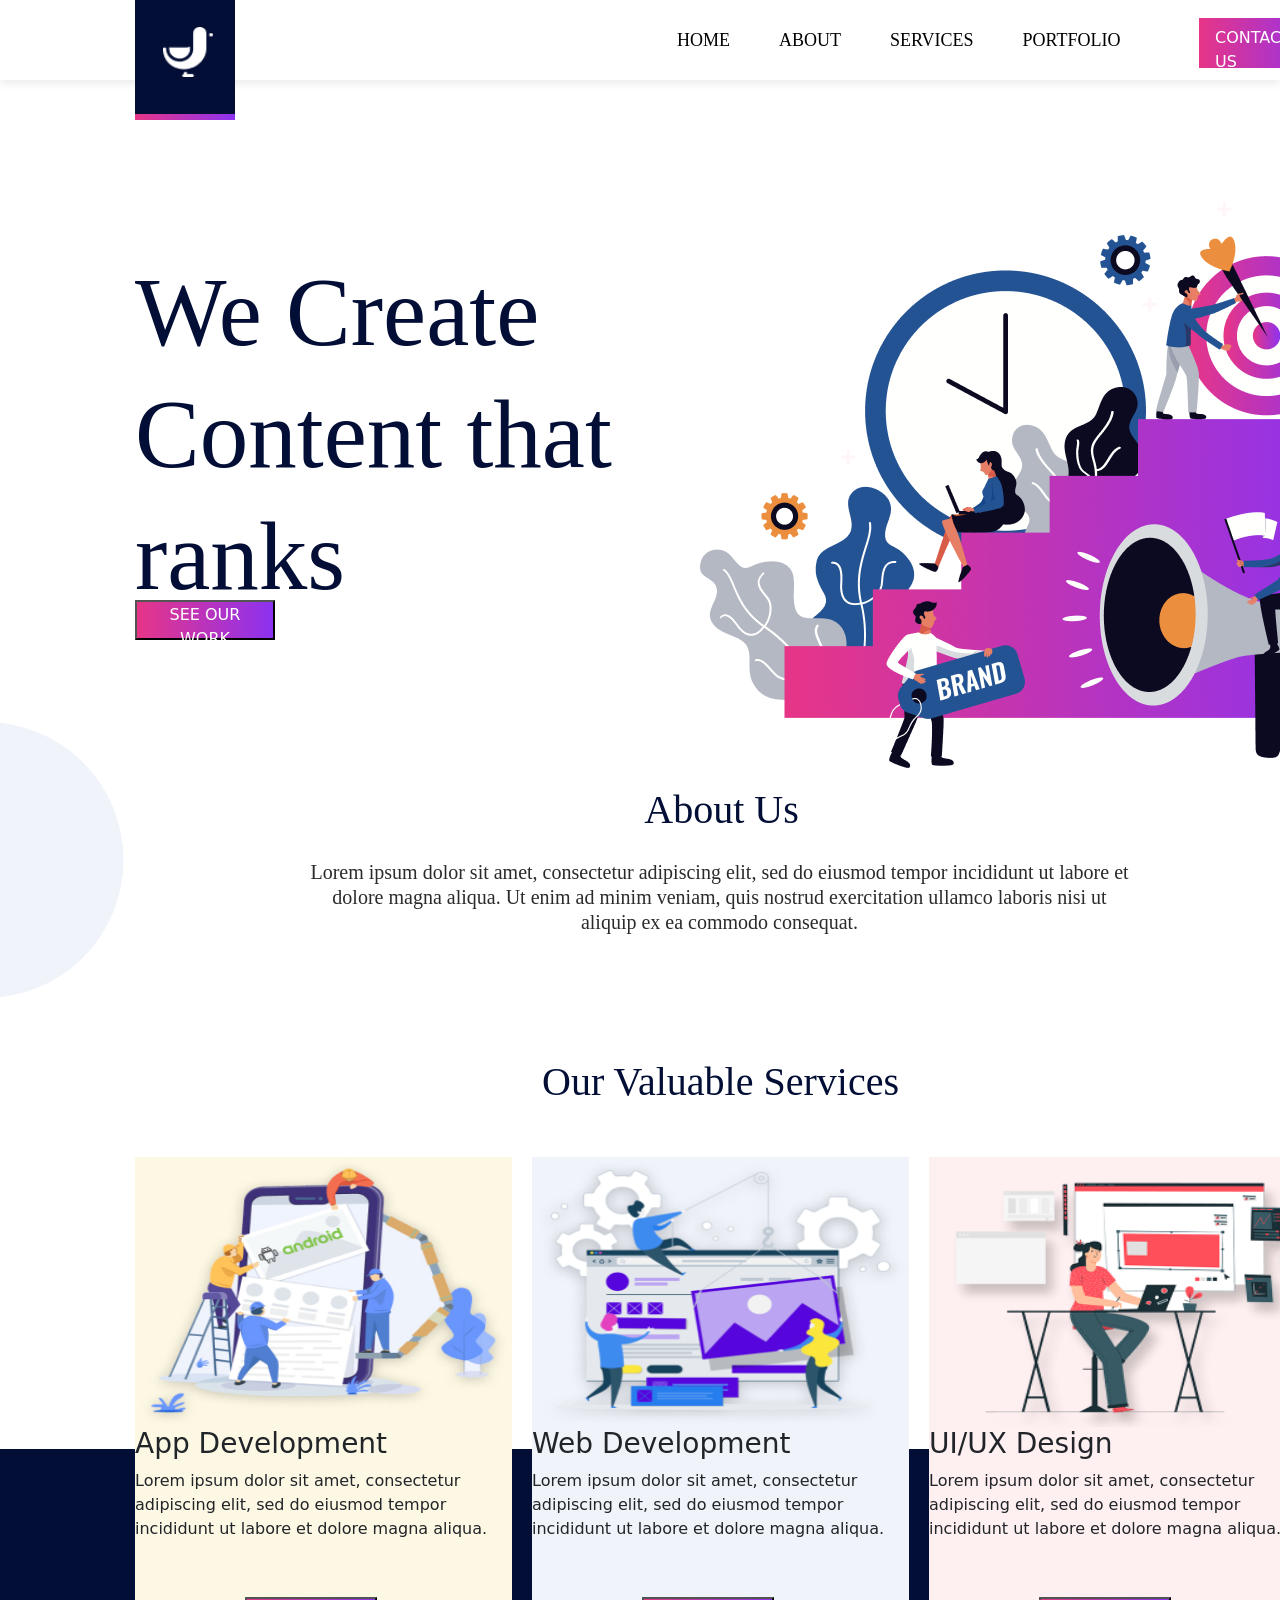
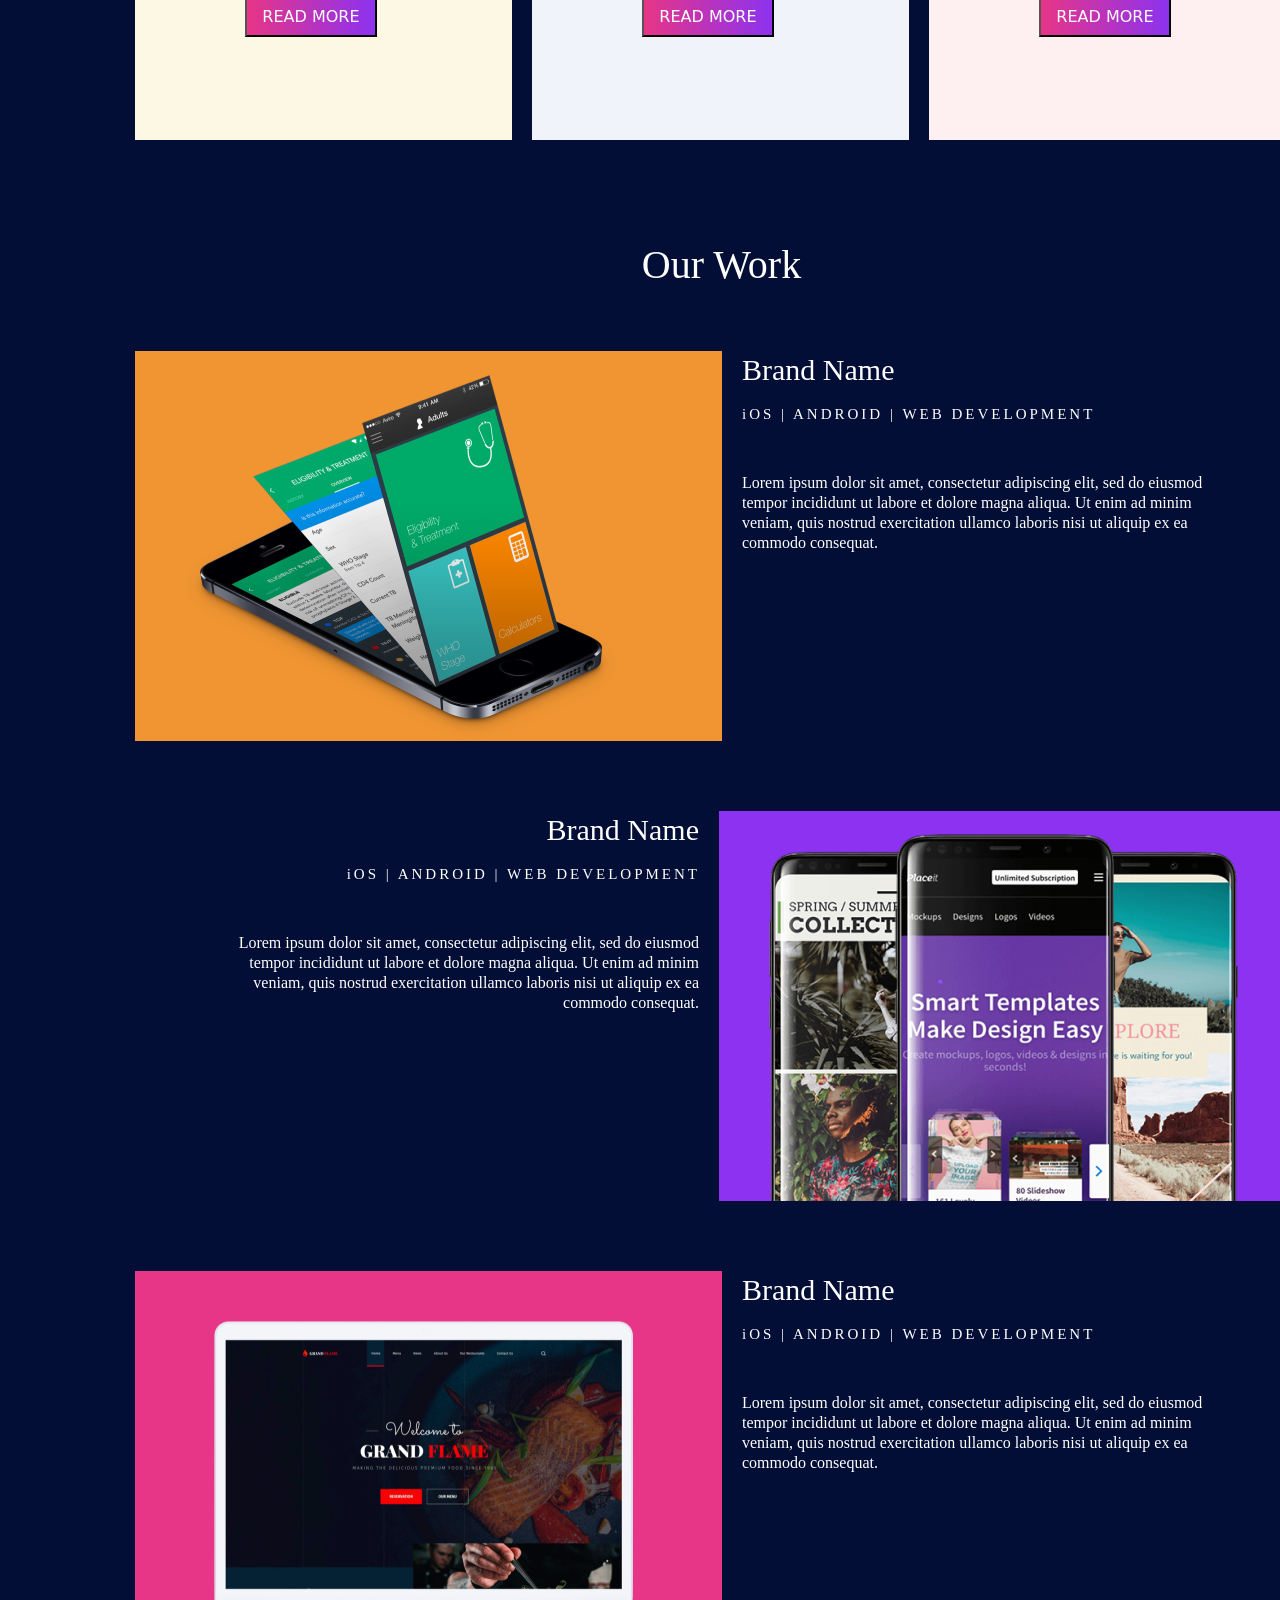
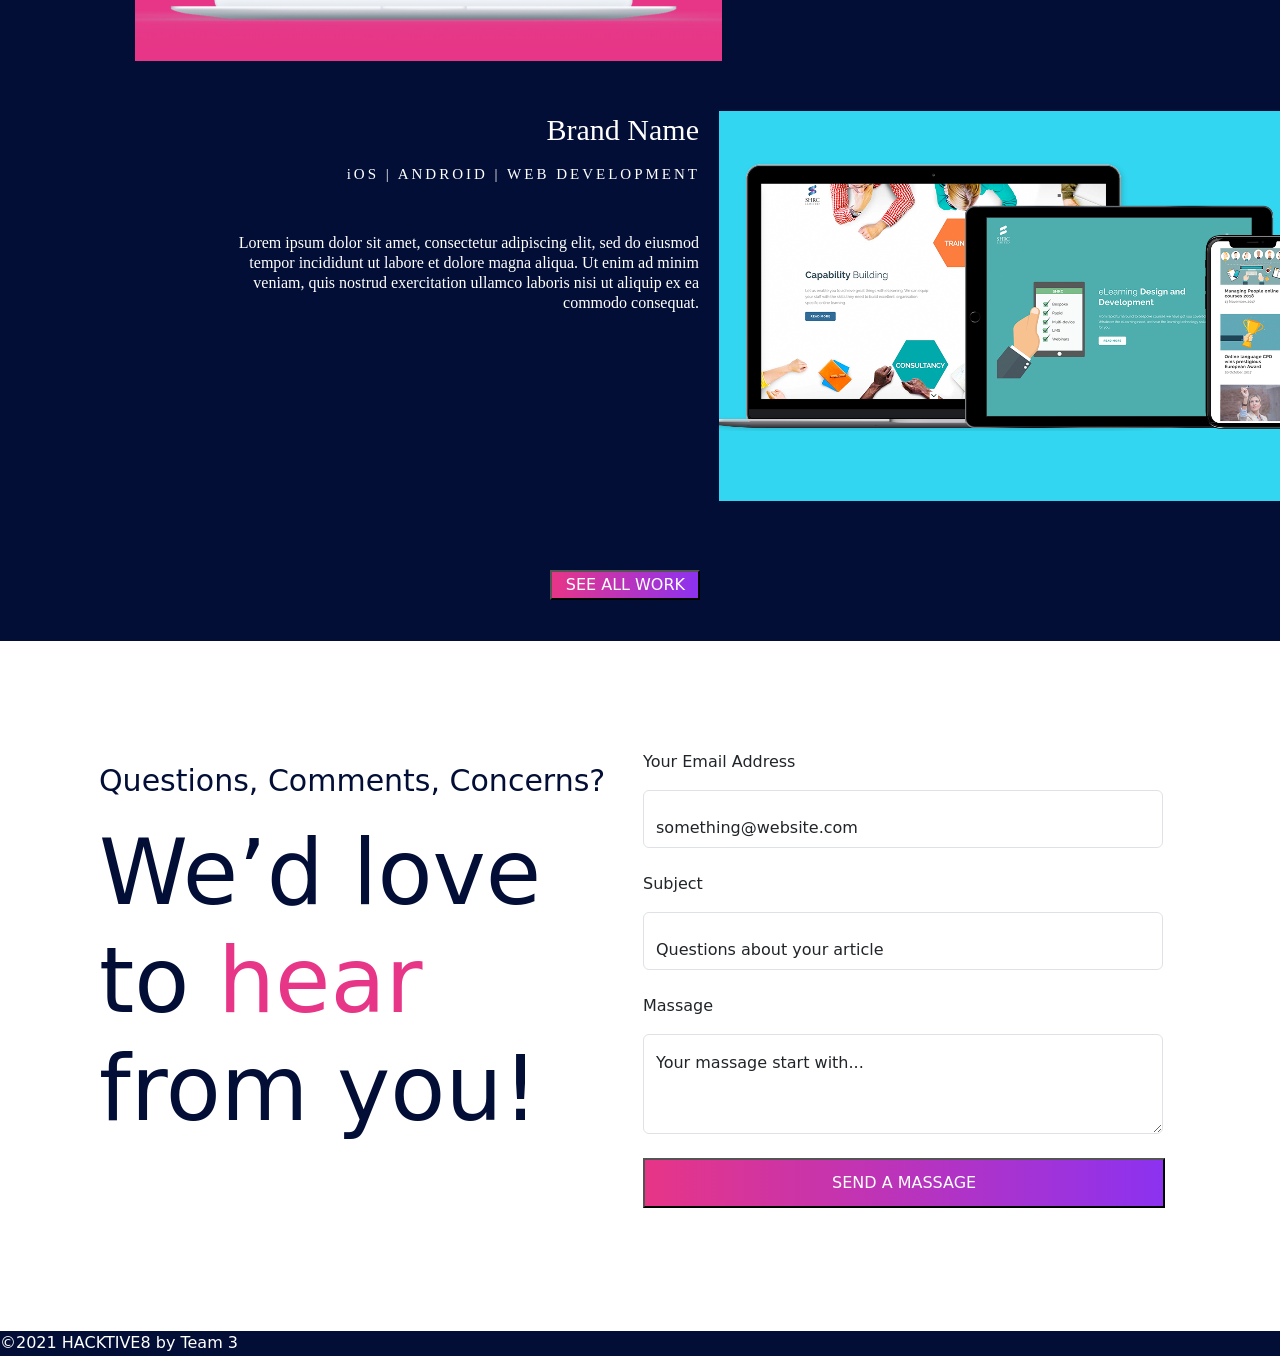
==== index.html @ 28a37144 "landing page project 3" ====
<!DOCTYPE html>
<html lang="en">
<head>
    <meta charset="UTF-8">
    <meta http-equiv="X-UA-Compatible" content="IE=edge">
    <meta name="viewport" content="width=device-width, initial-scale=1.0">
    <title>Digital Marketing</title>
    <link rel="preconnect" href="https://fonts.googleapis.com">
    <link rel="preconnect" href="https://fonts.gstatic.com" crossorigin>
    <link rel="icon" href="SECTION/duck.png" type="image/x-icon">
    <link href="https://fonts.googleapis.com/css2?family=Inter&display=swap" rel="stylesheet">
    <link href="https://cdn.jsdelivr.net/npm/bootstrap@5.1.3/dist/css/bootstrap.min.css" 
     rel="stylesheet" integrity="sha384-1BmE4kWBq78iYhFldvKuhfTAU6auU8tT94WrHftjDbrCEXSU1oBoqyl2QvZ6jIW3" crossorigin="anonymous">

    <link rel="stylesheet" href="style.css">
    <script src="https://code.jquery.com/jquery-3.6.0.min.js"></script>
</head>
<body>

    <!-- HEADER -->

    <section class="header">
      
            <!-- <img src="SECTION/duck.png" alt="logo.png"> -->
    <div>
        <div class="box10">   
        </div>
        <div class="box11">
        </div>

        <div class="duck">
            <img onmouseover="bigImg(this)" onmouseout="normalImg(this)" border="0"
             src="SECTION/duck.png" alt="Smiley" width="50" height="50">

            <!-- <img src="SECTION/duck.png" alt="duck.png"> -->
            <!-- <span><img src="SECTION/duck.png" alt="DUCK.PNG"></span> -->
        </div>
    </div>
          
                  <div class="header-right">
                    

                    <ul class="nav">
                        <li class="nav-item">
                            <a style="text-decoration: none;" href="index.html">HOME</a>
                        </li>
                        <li class="nav-item">
                            <a class="nav-link active" style="text-decoration: none;" href="#about">ABOUT</a>
                        </li>
                        <li class="nav-item">
                            <a class="nav-link active" style="text-decoration: none;" href="#services">SERVICES</a>
                        </li>
                        <li class="nav-item">
                            <a class="nav-link active"  style="text-decoration: none;" href="#ourwork">PORTFOLIO</a>
                        </li>
                        <li class="nav-item">
                            <div id="cursor">]
                                <a class="nav-link active"  style="text-decoration: none;" href="#boxcontact">CONTACT US</a>
                            </div>
                                
                               
                        </li>
                      </ul>
                      
                        <!-- <a style="text-decoration: none;" href="index.html">HOME</a>
                      

                     but
                        <a class="nav-link active" style="text-decoration: none;" href="#about">ABOUT</a>
                    
                      
                      
                        <a class="nav-link active" style="text-decoration: none;" href="#services">SERVICES</a>
                      

                  
                        <a class="nav-link active"  style="text-decoration: none;" href="#ourwork">PORTFOLIO</a> -->
                     
                       
                        <!-- <button id="cursor" class="nav-link active" href="#boxcontact">CONTACT US</button> -->
                        
                      </div>
                      
                      
                  </div>   
    </section>
        
    
    

<!-- SECTION A -->

<section class="hero-container">
<div>
    <div>
        <h1>We Create Content that ranks</h1>
    
    </div>
</div>
<div class="jumbotron">
    <img src="SECTION/Group.png" alt="hero">
    
</div>
    <button id="cursor">SEE OUR WORK</button>
   
    <img src="SECTION/Oval.svg" alt="OVAL.PNG">
    

</section>

<!-- SECTION B -->
<section>
    <span id="about">   
        <h2> About Us</h2>
    </span>
 
    
    <div class="description-container">
        <p>Lorem ipsum dolor sit amet, consectetur adipiscing elit,
             sed do eiusmod tempor incididunt ut labore et dolore magna 
             aliqua. Ut enim ad minim veniam, quis nostrud exercitation 
             ullamco laboris nisi ut aliquip ex ea commodo consequat.</p>
    </div>
</section>


<!-- box background website -->
<div class="box1">
        
</div>





<!-- content-content container -->

<section>
    <span id="services">
        <h2>Our Valuable Services</h2>
    </span>
    
    <section class="content-container">
        
        <!-- card app development -->
    <div class="card1">
        <img src="SECTION/app developer.png" width="377px" height="270px" alt="app developer">
        <div class="card-body">
            <h3>App Development</h3>
            <p>Lorem ipsum dolor sit amet, consectetur adipiscing elit, sed do eiusmod tempor incididunt ut labore et dolore magna aliqua.
            </p>

            <button id="cursor">READ MORE</button>
        </div>
    </div>

    <!-- web development -->
    <div class="card2">
        <img src="SECTION/web development.png" width="377px" height="270px" alt="web development">
        <div class="card-body">
            <h3>Web Development</h3>
            <p>Lorem ipsum dolor sit amet, consectetur adipiscing elit, sed do eiusmod tempor incididunt ut labore et dolore magna aliqua.
            </p>
            <button id="cursor">READ MORE</button>
        </div>        
    </div>


    
        
    <!-- UI/UX Design -->
    <div class="card3">
        <img src="SECTION/uiux design.png" width="377px" height="270px" alt="uiux design">
        <div class="card-body">
            <h3>UI/UX Design</h3>
            <p>Lorem ipsum dolor sit amet, consectetur adipiscing elit, sed do eiusmod tempor incididunt ut labore et dolore magna aliqua.
            </p>
            <button id="cursor">READ MORE</button>
        </div>

       
       
    </div>
</section>

<!-- <div class="path2">
    <img src="SECTION/Path2.png" alt="PATH2.png">
</div> -->





<!-- section OUR WORKS -->

<section>
    <span id="ourwork">
        <h2>
             Our Work
        </h2>
    </span>

    <div>
        <div class="box2">
            <img src="SECTION/Bitmap.png" style="margin-left: 50px;" alt="bitmap.png">

        </div>
        <div class="katabox2">
            <h3>Brand Name</h3>
            <h4>iOS | ANDROID | WEB DEVELOPMENT</h4>
            <p>Lorem ipsum dolor sit amet, consectetur adipiscing elit, sed do eiusmod tempor incididunt ut labore et dolore magna aliqua. 
                Ut enim ad minim veniam, quis nostrud exercitation ullamco laboris nisi ut aliquip ex ea commodo consequat.</p> 
        </div>
        
        


        <div class="box3">
            <img src="SECTION/Bitmap (1).png" style="margin-left: 50px; margin-top:23px;" alt="bitmap1.png">
        </div>

        <div class="katabox3">
        <div class="katabox3">
            <h3>Brand Name</h3>
            <h4>iOS | ANDROID | WEB DEVELOPMENT</h4>
            <p>Lorem ipsum dolor sit amet, consectetur adipiscing elit, sed do eiusmod tempor incididunt ut labore et dolore magna aliqua. 
                Ut enim ad minim veniam, quis nostrud exercitation ullamco laboris nisi ut aliquip ex ea commodo consequat.</p> 
        </div>
        </div>

        <div class="box4">
            <img src="SECTION/Bitmap (2).png" style="margin-left: 0px; margin-top: 50px;" alt="bitmap2.png">
        </div>
        <div class="katabox4">
            <h3>Brand Name</h3>
            <h4>iOS | ANDROID | WEB DEVELOPMENT</h4>
            <p>Lorem ipsum dolor sit amet, consectetur adipiscing elit, sed do eiusmod tempor incididunt ut labore et dolore magna aliqua. 
                Ut enim ad minim veniam, quis nostrud exercitation ullamco laboris nisi ut aliquip ex ea commodo consequat.</p> 
        </div>

        <div class="box5">
            <img src="SECTION/Bitmap (3).png" style="margin-left: 0px; margin-top: 50px;" alt="bitmap3.png">
        </div>

        <div class="katabox5">
            <h3>Brand Name</h3>
            <h4>iOS | ANDROID | WEB DEVELOPMENT</h4>
            <p>Lorem ipsum dolor sit amet, consectetur adipiscing elit, sed do eiusmod tempor incididunt ut labore et dolore magna aliqua. 
                Ut enim ad minim veniam, quis nostrud exercitation ullamco laboris nisi ut aliquip ex ea commodo consequat.</p> 
        </div>
        <div class="buttonallwork">
        <button id="cursor">SEE ALL WORK</button>
        </div>
        
    </div>

    




<!-- contact & newsletter -->


<div>
    <div id="boxcontact">
    </div>
    <div class="row">
        <div class="col-6">
            <div class="teks">
                <p>Questions, Comments, Concerns?</p>
                <h1>We’d love to <span style="color: #E73587;">hear</span>  from you!

                </h1>
            </div>
            
        </div>

        <div class="col-6">
            <p>Your Email Address</p>
            <form class="form-floating">
            <input type="email" class="form-control" id="floatingInputValue" placeholder="something@website.com" value="something@website.com">
            <label for="floatingInputValue"></label></br>
        
            <p>Subject</p>
            <input type="text" class="form-control" id="floatingInputValue" placeholder="Questions about your article" value="Questions about your article">
            <label for="floatingInputValue"></label>
            </br>
          
           
          </form>
          <p>Massage</p>
          <form class="form-floating">
            
            <textarea class="form-control" placeholder="Leave a comment here" id="floatingTextarea2" style="height: 100px"></textarea>
            <label for="floatingTextarea2">Your massage start with...</label>
          <br>

            
          </form>
          
            <button id="cursor"> SEND A MASSAGE </button>
        
          

        </div>
      </div>

</div>

  <!-- footer   -->
<div class="boxfooter"> ©2021 HACKTIVE8 by Team 3 </div>
      




</body>
</html>






<script src="script.js"></script>
---- style.css ----
.header{
    /* membuat header tidak bergerak position dibuat fixed */
    position: fixed;   
    z-index:1000;           
    width: 100%;
    height: 80px;
    left: 0px;
    top: 0px;

    
    background: #FFFFFF;
    box-shadow: 0px 2px 10px rgba(0, 0, 0, 0.1);
    
}

.header-right{
    margin-left: 50%;
    margin-top: 15px;
}

.header-right > .nav> .nav-item >a  {
    margin-left: 25px;
    float: left;
    text-align: center;
    color: black;
    font-size: 18px;
    font-family: basic;
    font-weight: normal;
    text-decoration: none;
    border-radius: 4px;
    padding: 12px;
   
    
}


#cursor{
    color: #FFFFFF;
}
#cursor:hover{
    color: black;
}


/* button contact pada header */
.header-right > .nav >.nav-item>#cursor>a{
position: absolute;
width: 130px;
height: 50px;
left: 1199px;
top: 18px;
color:#FFFFFF;
background: linear-gradient(270deg, #8C32F0 0%, #E73587 100%);
}



.hero-container{
    height: 470px;
    padding:0 10px; 
    display:flex;
}
.hero-container > .jumbotron{
    /* height: 120px;
    padding:0 50px;
    margin-top: 250px; */

    position: absolute;
width: 571.81px;
height: 298.78px;
left: 784.55px;
top: 335.14px;
}



.hero-container > div{
width: 50%;
display: flex;
flex-direction: column;
align-items: center;
justify-content: center;

}

.hero-container h1{
    position: absolute;
width: 531px;
height: 366px;
left: 135px;
top: 252px;

font-family: Basic;
font-style: normal;
font-weight: normal;
font-size: 97px;
line-height: 122px;
color: #020E35;
}

.hero-container p{
    font-size: 30px;
    color: var(--gray);
}

.hero-container>img{
    width: 50%;
    height: 323px;
    align-self: center;
    
}

.hero-container> button{
position: absolute;
width: 140px;
height: 40px;
left: 135px;
top: 600px;
color:#FFFFFF;

background: linear-gradient(270deg, #8C32F0 0%, #E73587 100%);
}

.hero-container> img{
    position: absolute;
    
    width: 400px;
    height: 276px;
    left: -144px;
    top: 722px;
    
   
}


#about >h2{
    position: absolute;
    width: 155px;
    height: 50px;
    left: 644px;
    top: 785px;
    
    font-family: Basic;
    font-style: normal;
    font-weight: normal;
    font-size: 40px;
    line-height: 50px;
    text-align: center;
    
    color: #020E35;
}

/* desain untuk description container */

.description-container > p{
    position: absolute;
    width: 823px;
    height: 75px;
    left: 308px;
    top: 860px;
    
    font-family: Basic;
    font-style: normal;
    font-weight: normal;
    font-size: 20px;
    line-height: 25px;
    text-align: center;
    
    color: #2B2B2B;
    
   
}

#services > h2{
position: absolute;
width: 365px;
height: 50px;
left: 538px;
top: 1057px;

font-family: Basic;
font-style: normal;
font-weight: normal;
font-size: 40px;
line-height: 50px;
text-align: center;

color: #020E35;

}

.description-container > div{
width: 60%;
display: flex;
justify-content: center;
align-items: center;
flex-direction: column;
box-shadow: 0 4px 8px 0 rgba(1, 1, 1, 0.1);
border-top: 1px solid rgb(238, 238, 238);
}

.content-container{
    min-height: 400px;
    /* background: green; */
    margin: 40px 0;
    padding: 0 10%;
    display: grid;
    grid-template-columns: repeat(3,1fr);
    gap: 30px;
    }

.content-container .card{
    /* background: rgb(85, 85, 92); */
    height: 100%;

}
.card1,.card2, .card3{
    position: absolute;
    width: 377px;
    height: 583px;
    left: 135px;
    top: 1157px;

    background: #FDF8E3;
    }
    
    
.card1 > .card-body>button, .card2 > .card-body>button, .card3 > .card-body>button{
    position: flex;
    width: 35%;
    height: 40px;
    margin-left:110px;
    margin-top: 40px;
    color: #FFFFFF;
    background: linear-gradient(270deg, #8C32F0 0%, #E73587 100%);
    }

.card2{
    left: 532px;
    background:#F0F3FA;
    }

.card3{
    left: 929px; 
    
    background: #FEEFF0;       
    }

.path2{
    position: absolute;
    width: 15px;
    height: 30px;
    left: 1358px;
    top: 1434px;
    border: 1px;

    border: 3px solid #FFFFFF;

    }

#ourwork>h2
{
    position: absolute;
    width: 161px;
    height: 50px;
    left: 641px;
    top: 1840px;
    
    font-family: Basic;
    font-style: normal;
    font-weight: normal;
    font-size: 40px;
    line-height: 50px;
    text-align: center;
    
    color: #FFFFFF;
    
}
    .box1{
    position: absolute;
    width: 100%;
    height: 2392px;
    left: 0px;
    top: 1449px;

    background: #020E35;
    }

    .box2{
    position: absolute;
    width: 587px;
    height: 390px;
    left: 135px;
    top: 1951px;

    background: #F09532;
    }

    .box3{
    position: absolute;
    width: 587px;
    height: 390px;
    left: 719px;
    top: 2411px;

    background: #8C32F0;
    }



    .box4{
    position: absolute;
    width: 587px;
    height: 390px;
    left: 135px;
    top: 2871px;

    background: #E73587;

    }

    .box5{
    position: absolute;
    width: 587px;
    height: 390px;
    left: 719px;
    top: 3311px;

    background: #32D6F0;
    }

    .box10{
    position: absolute;
    width: 100px;
    height: 120px;
    left: 135px;
    top: 0px;

    background: #020E35;
    }
    .box11{
    position: absolute;
    width: 100px;
    height: 6px;
    left: 135px;
    top: 114px;

    background: linear-gradient(270deg, #8C32F0 0%, #E73587 100%);

    }

    .duck{

    position: absolute;
    width: 38.97px;
    height: 40.47px;
    left: 163px;
    top: 27px;
    }
    /* .duck >span{
    position: absolute;
    width: 20px;
    height: 20px;
    left: 163px;
    top: 27px;
    } */
    /* .duck.sticky{
        position: absolute;
        width: 20px;
        height: 20px; 
        left: 163px;
        top: 27px;
    } */

    .katabox2 >h3{
    position: absolute;
    width: 158px;
    height: 38px;
    left: 742px;
    top: 1951px;

    font-family: Basic;
    font-style: normal;
    font-weight: normal;
    font-size: 30px;
    line-height: 38px;
    /* identical to box height */


    color: #FFFFFF;

    }

    .katabox2 >h4{
    position: absolute;
    width: 1000px;
    height: 19px;
    left: 742px;
    top: 2005px;

    font-family: Basic;
    font-style: normal;
    font-weight: normal;
    font-size: 15px;
    line-height: 19px;
    /* identical to box height */

    letter-spacing: 3px;

    color: #FFFFFF;
    }

    .katabox2 >p{
    position: absolute;
    width: 492px;
    height: 80px;
    left: 742px;
    top: 2073px;

    font-family: Basic;
    font-style: normal;
    font-weight: normal;
    font-size: 16px;
    line-height: 20px;

    color: #FFFFFF;

    }

    .katabox3 >h3{
    position: absolute;
    width: 158px;
    height: 38px;
    left: 541px;
    top: 2411px;

    font-family: Basic;
    font-style: normal;
    font-weight: normal;
    font-size: 30px;
    line-height: 38px;
    /* identical to box height */

    text-align: right;

    color: #FFFFFF;

    }

    .katabox3 >h4{

    position: absolute;
    width: 400px;
    height: 19px;
    left: 300px;
    top: 2465px;

    font-family: Basic;
    font-style: normal;
    font-weight: normal;
    font-size: 15px;
    line-height: 19px;
    /* identical to box height */

    text-align: right;
    letter-spacing: 3px;

    color: #FFFFFF;

    }

    .katabox3 >p{

    position: absolute;
    width: 492px;
    height: 80px;
    left: 207px;
    top: 2533px;

    font-family: Basic;
    font-style: normal;
    font-weight: normal;
    font-size: 16px;
    line-height: 20px;
    text-align: right;

    color: #FFFFFF;

    }

    .katabox4 >h3{
    position: absolute;
    width: 158px;
    height: 38px;
    left: 742px;
    top: 2871px;

    font-family: Basic;
    font-style: normal;
    font-weight: normal;
    font-size: 30px;
    line-height: 38px;
    /* identical to box height */


    color: #FFFFFF;

    }

    .katabox4 >h4{
    position: absolute;
    width: 1000px;
    height: 19px;
    left: 742px;
    top: 2925px;

    font-family: Basic;
    font-style: normal;
    font-weight: normal;
    font-size: 15px;
    line-height: 19px;
    /* identical to box height */

    letter-spacing: 3px;

    color: #FFFFFF;


    }

    .katabox4 >p{

    position: absolute;
    width: 492px;
    height: 80px;
    left: 742px;
    top: 2993px;

    font-family: Basic;
    font-style: normal;
    font-weight: normal;
    font-size: 16px;
    line-height: 20px;

    color: #FFFFFF;
    }

    .katabox5 >h3{
    position: absolute;
    width: 158px;
    height: 38px;
    left: 541px;
    top: 3311px;

    font-family: Basic;
    font-style: normal;
    font-weight: normal;
    font-size: 30px;
    line-height: 38px;
    /* identical to box height */

    text-align: right;

    color: #FFFFFF;


    }

    .katabox5 >h4{
    position: absolute;
    width: 400px;
    height: 19px;
    left: 300px;
    top: 3365px;

    font-family: Basic;
    font-style: normal;
    font-weight: normal;
    font-size: 15px;
    line-height: 19px;
    /* identical to box height */

    text-align: right;
    letter-spacing: 3px;

    color: #FFFFFF;  

    }

    .katabox5 >p{
    position: absolute;
    width: 492px;
    height: 80px;
    left: 207px;
    top: 3433px;

    font-family: Basic;
    font-style: normal;
    font-weight: normal;
    font-size: 16px;
    line-height: 20px;
    text-align: right;

    color: #FFFFFF;


    }

    .buttonallwork >button{
    position: absolute;
    width: 150px;
    height: 30px;
    left: 43%;
    
    top: 3770px;

    color: #FFFFFF;
    background: linear-gradient(270deg, #8C32F0 0%, #E73587 100%);
    }

    #boxcontact{
    position: absolute;
    width: 100%;
    height: 100px;
    left: 0px;
    top: 3900px;

    background: #FFFFFF;
    }

.row{
    position: absolute;
    width: 85%;
    align-items: center;
    margin-top: 3000px;
    margin-left: 87px;
}

.row > .col-6 > .teks {
    
    width: 100%;
    font-size: 30px;
    color: #020E35;
}
.row > .col-6 > .teks >h1 {

font-size: 90px;
}

.row> .col-6> button{
    position: absolute;
    width: 48%;
    height: 50px;
    color:#FFFFFF;

    background: linear-gradient(270deg, #8C32F0 0%, #E73587 100%);
}

.boxfooter{
    position: absolute;
    width: 1440px;
    height: 25px;
    left: 0px;
    top: 4531px;
    
    background: #020E35;
    color: white;
    
}
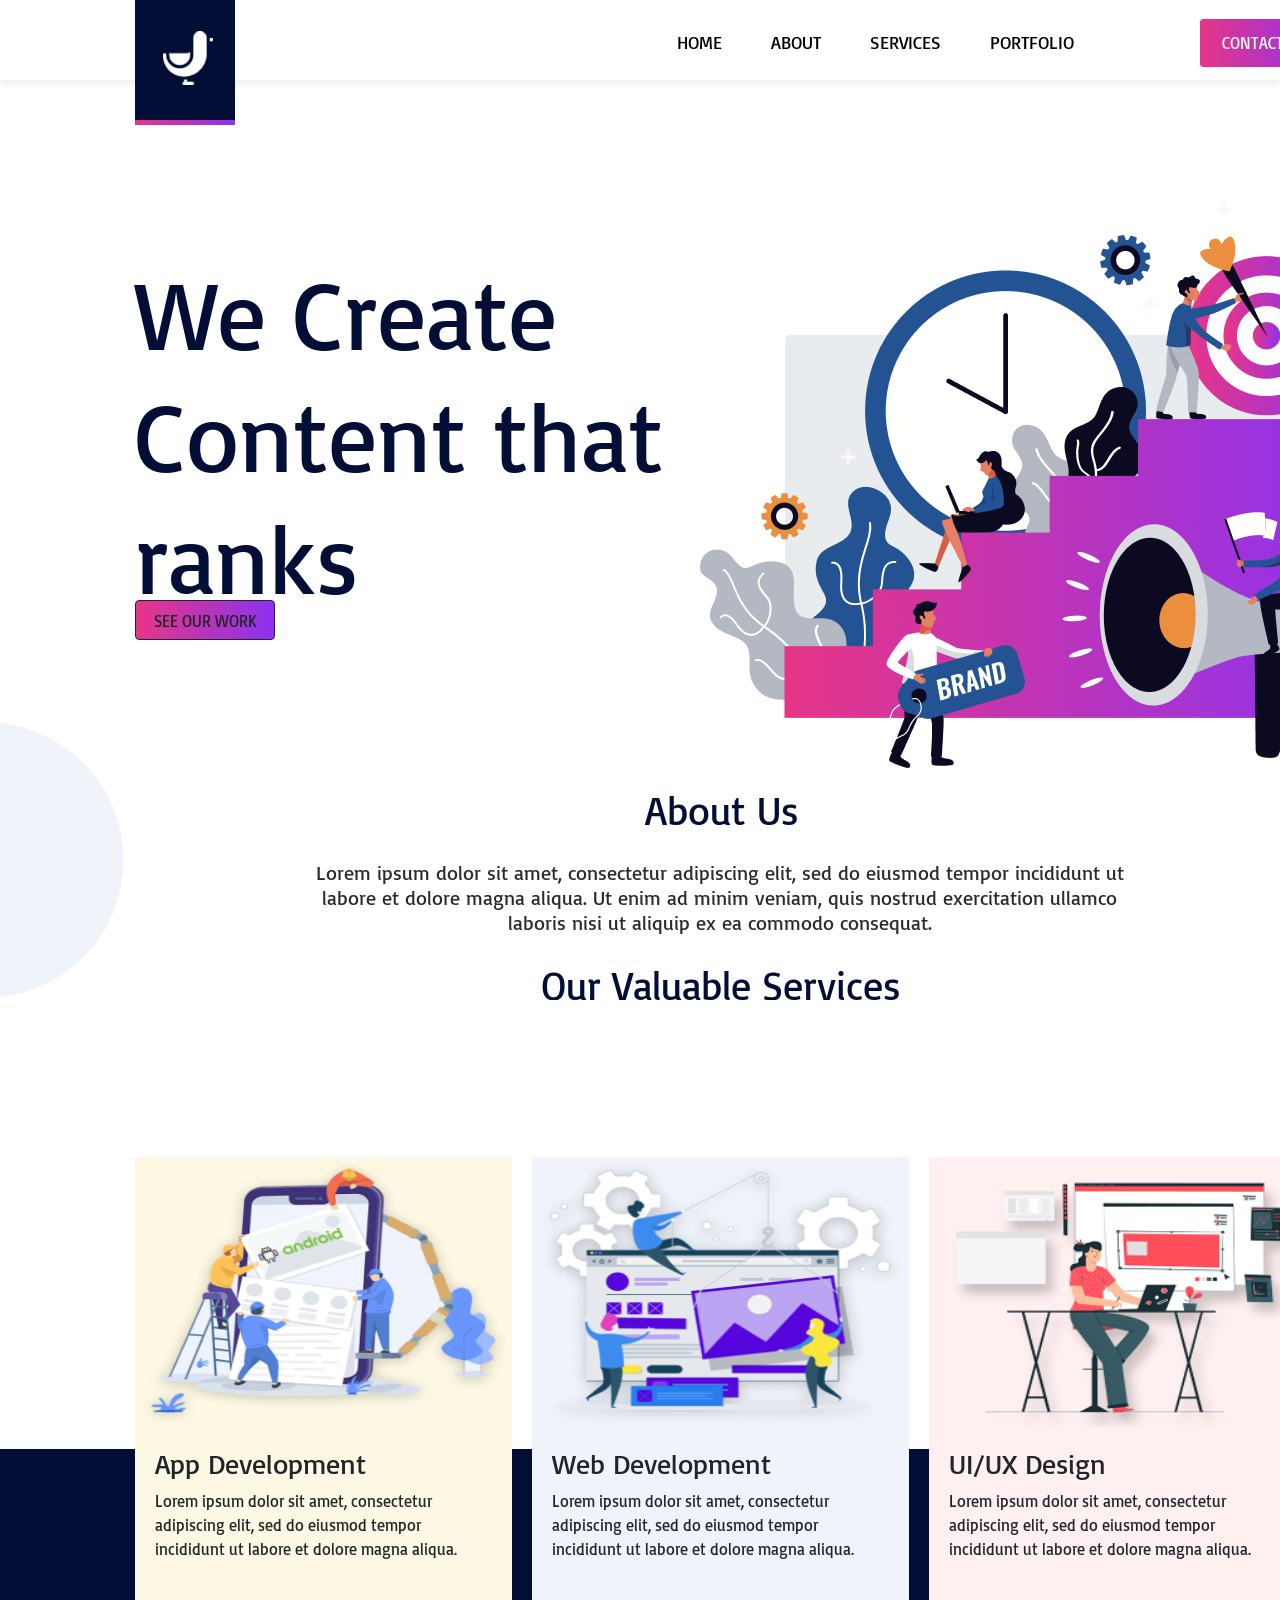
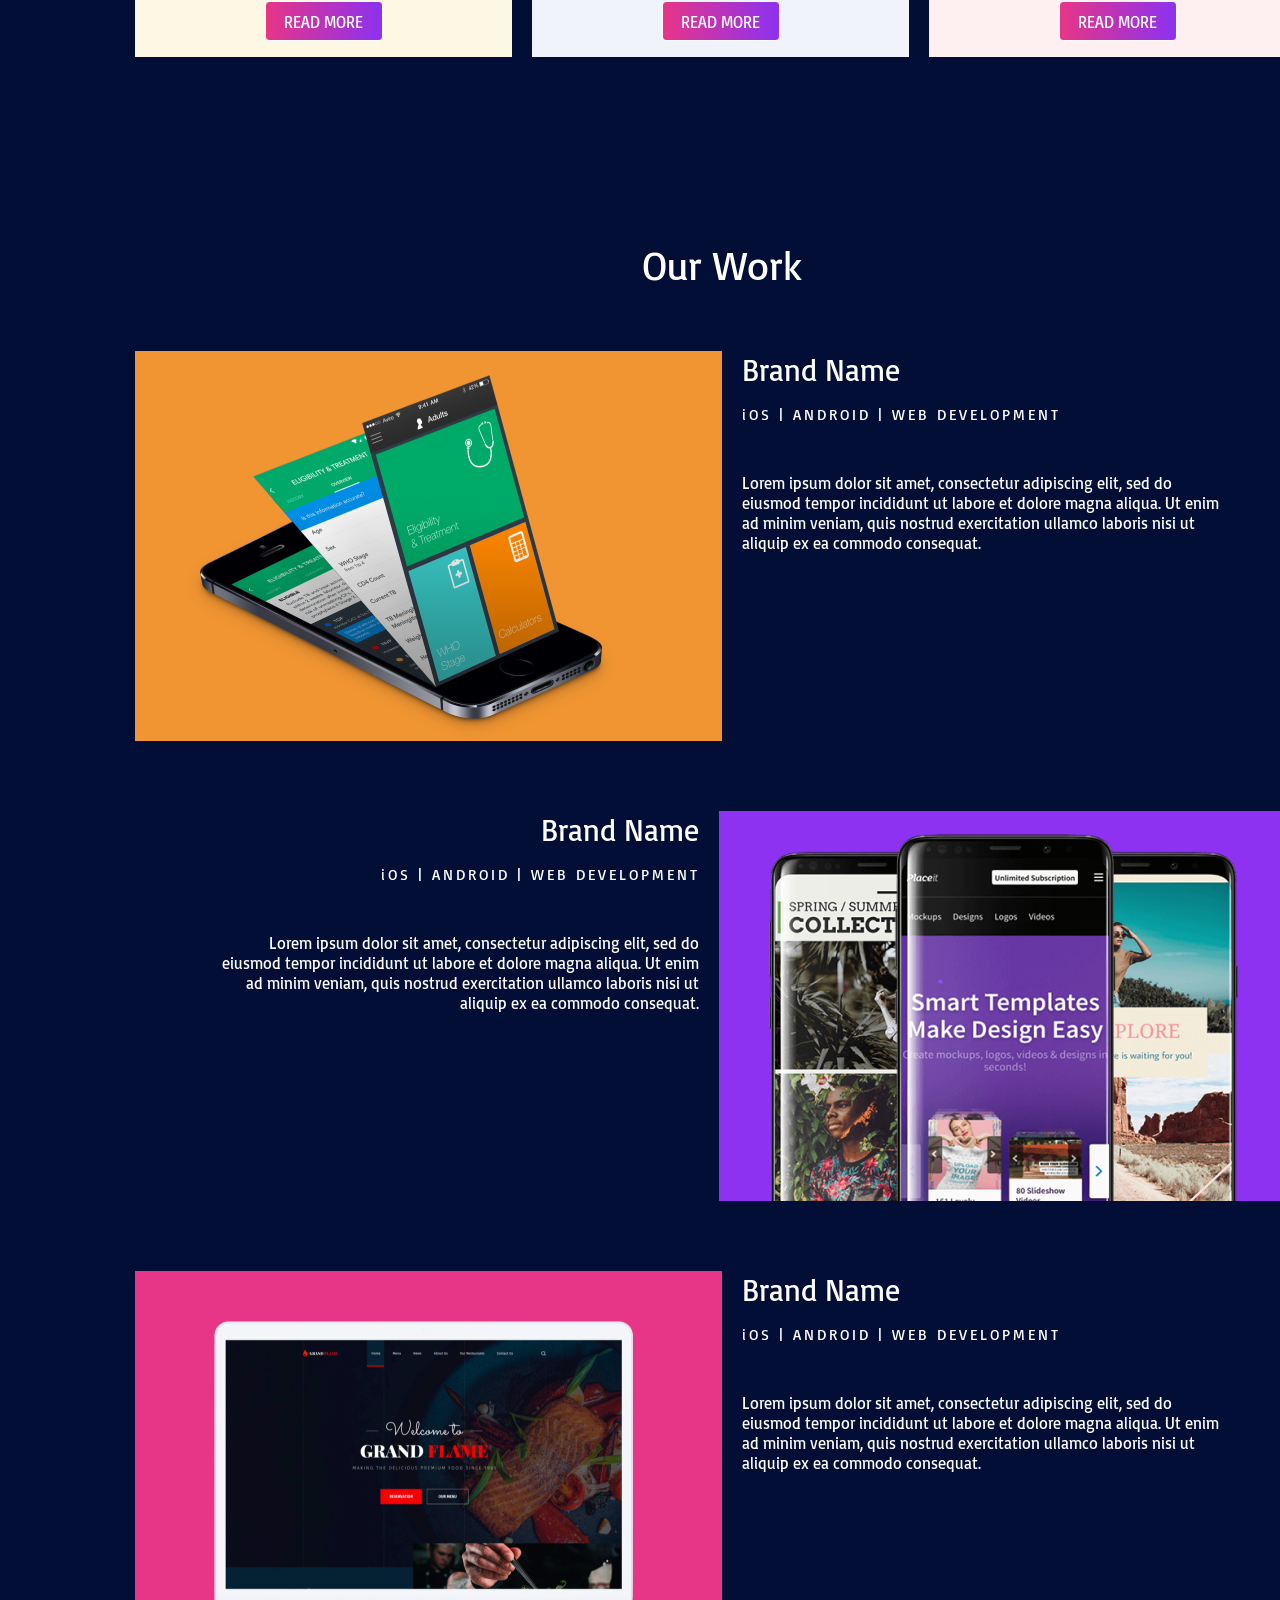
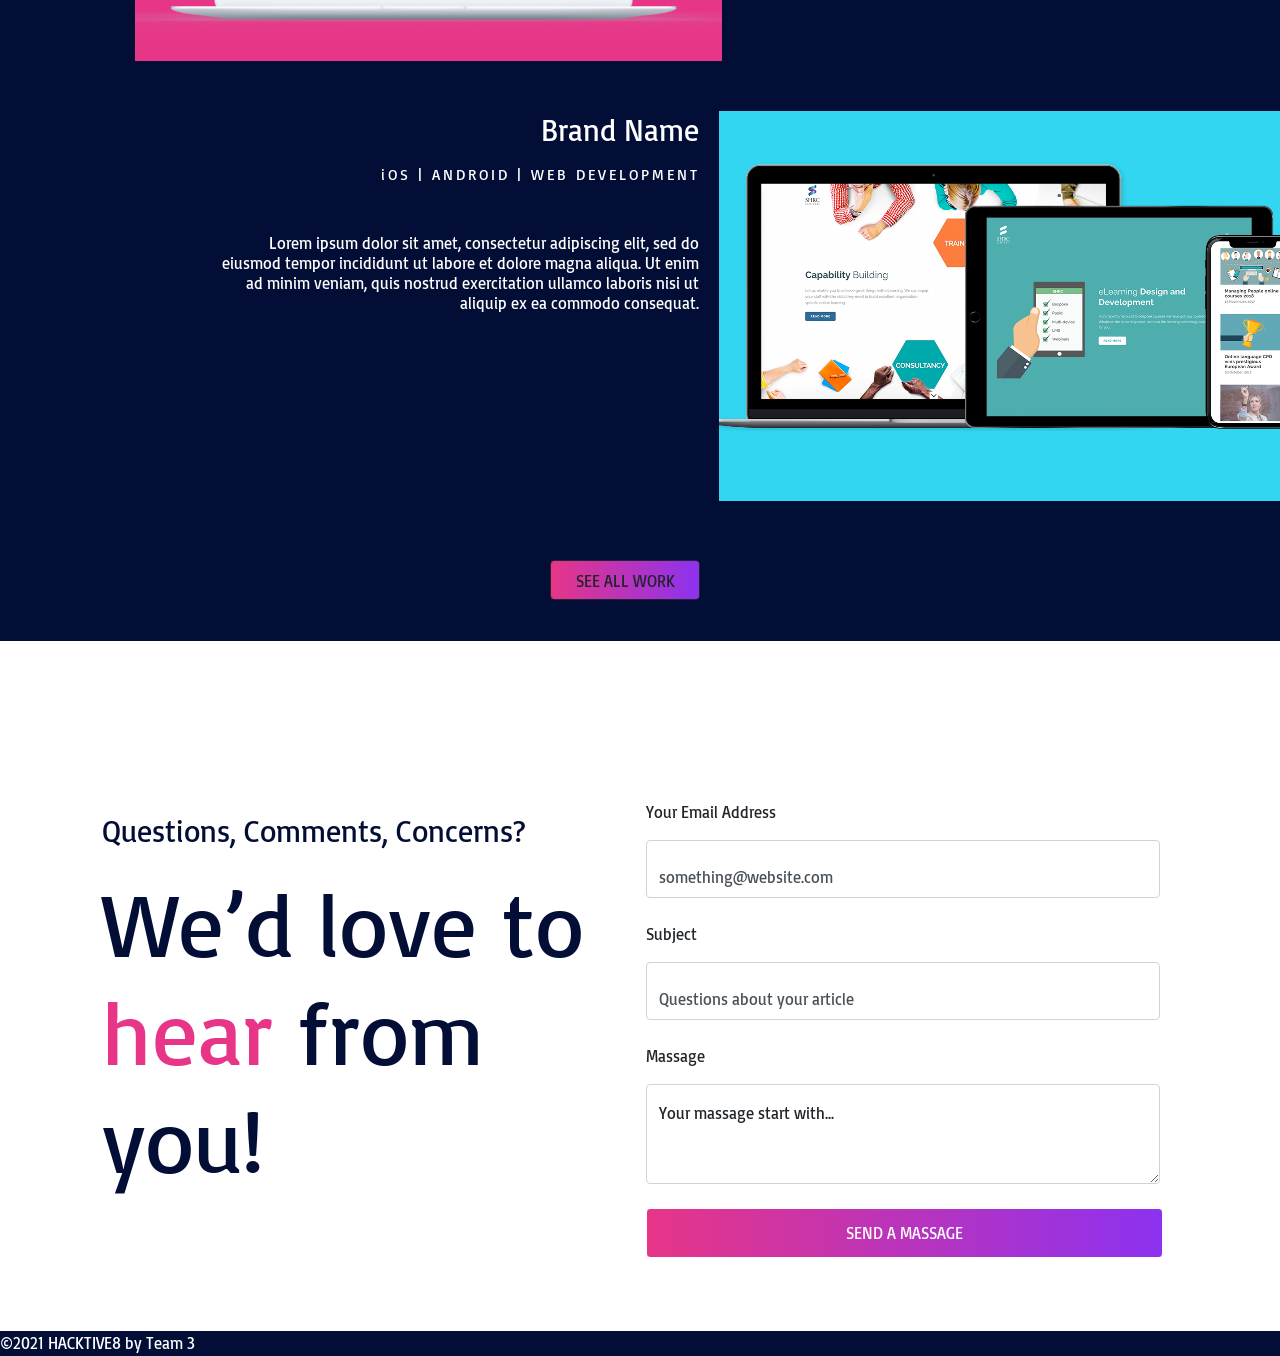
==== commit 246eba42: "update terbaru" ====
--- a/index.html
+++ b/index.html
@@ -11,7 +11,7 @@
     <link href="https://fonts.googleapis.com/css2?family=Inter&display=swap" rel="stylesheet">
     <link href="https://cdn.jsdelivr.net/npm/bootstrap@5.1.3/dist/css/bootstrap.min.css" 
      rel="stylesheet" integrity="sha384-1BmE4kWBq78iYhFldvKuhfTAU6auU8tT94WrHftjDbrCEXSU1oBoqyl2QvZ6jIW3" crossorigin="anonymous">
-
+     <link rel="stylesheet" href="https://cdn.jsdelivr.net/npm/bootstrap@4.6.1/dist/css/bootstrap.min.css" integrity="sha384-zCbKRCUGaJDkqS1kPbPd7TveP5iyJE0EjAuZQTgFLD2ylzuqKfdKlfG/eSrtxUkn" crossorigin="anonymous">
     <link rel="stylesheet" href="style.css">
     <script src="https://code.jquery.com/jquery-3.6.0.min.js"></script>
 </head>
@@ -20,69 +20,38 @@
     <!-- HEADER -->
 
     <section class="header">
-      
-            <!-- <img src="SECTION/duck.png" alt="logo.png"> -->
     <div>
-        <div class="box10">   
-        </div>
+        
         <div class="box11">
         </div>
 
-        <div class="duck">
-            <img onmouseover="bigImg(this)" onmouseout="normalImg(this)" border="0"
-             src="SECTION/duck.png" alt="Smiley" width="50" height="50">
-
-            <!-- <img src="SECTION/duck.png" alt="duck.png"> -->
-            <!-- <span><img src="SECTION/duck.png" alt="DUCK.PNG"></span> -->
-        </div>
-    </div>
-          
-                  <div class="header-right">
+        <a class="navbar-brand" href="#home">
+        <img class="nav-icon svelte-1wmqyvr" src="SECTION/duck1.png"
+         alt="duck.png" ></a>
+    </div>
+          
+    <div class="header-right">
                     
 
-                    <ul class="nav">
-                        <li class="nav-item">
-                            <a style="text-decoration: none;" href="index.html">HOME</a>
-                        </li>
-                        <li class="nav-item">
-                            <a class="nav-link active" style="text-decoration: none;" href="#about">ABOUT</a>
-                        </li>
-                        <li class="nav-item">
-                            <a class="nav-link active" style="text-decoration: none;" href="#services">SERVICES</a>
-                        </li>
-                        <li class="nav-item">
-                            <a class="nav-link active"  style="text-decoration: none;" href="#ourwork">PORTFOLIO</a>
-                        </li>
-                        <li class="nav-item">
-                            <div id="cursor">]
-                                <a class="nav-link active"  style="text-decoration: none;" href="#boxcontact">CONTACT US</a>
-                            </div>
-                                
-                               
-                        </li>
-                      </ul>
+            <ul class="nav">
+                <li class="nav-item">
+                    <a style="text-decoration: none;" href="#home">HOME</a>
+                </li>
+                <li class="nav-item">
+                    <a class="nav-link active" style="text-decoration: none;" href="#about">ABOUT</a>
+                </li>
+                <li class="nav-item">
+                    <a class="nav-link active" style="text-decoration: none;" href="#services">SERVICES</a>
+                </li>
+                <li class="nav-item">
+                    <a class="nav-link active"  style="text-decoration: none;" href="#ourwork">PORTFOLIO</a>
+                </li>
+                <li class="nav-item">
+                    <button class="btn nav-link active" id="cursor"  style="text-decoration: none;" href="#contact">CONTACT US</button>
+                </li>
+                </ul>
+    </div>
                       
-                        <!-- <a style="text-decoration: none;" href="index.html">HOME</a>
-                      
-
-                     but
-                        <a class="nav-link active" style="text-decoration: none;" href="#about">ABOUT</a>
-                    
-                      
-                      
-                        <a class="nav-link active" style="text-decoration: none;" href="#services">SERVICES</a>
-                      
-
-                  
-                        <a class="nav-link active"  style="text-decoration: none;" href="#ourwork">PORTFOLIO</a> -->
-                     
-                       
-                        <!-- <button id="cursor" class="nav-link active" href="#boxcontact">CONTACT US</button> -->
-                        
-                      </div>
-                      
-                      
-                  </div>   
     </section>
         
     
@@ -91,17 +60,17 @@
 <!-- SECTION A -->
 
 <section class="hero-container">
-<div>
-    <div>
-        <h1>We Create Content that ranks</h1>
-    
-    </div>
+
+    <h1>We Create Content that ranks</h1>
+   
+
+<div class="jumbotron" id="#home">
+    <img src="SECTION/Group.png" alt="hero">
+    
 </div>
-<div class="jumbotron">
-    <img src="SECTION/Group.png" alt="hero">
-    
-</div>
-    <button id="cursor">SEE OUR WORK</button>
+
+<button class="btn nav-link active"  style="text-decoration: none;">SEE OUR WORK</button>
+    <!-- <button id="cursor">SEE OUR WORK</button> -->
    
     <img src="SECTION/Oval.svg" alt="OVAL.PNG">
     
@@ -109,18 +78,19 @@
 </section>
 
 <!-- SECTION B -->
-<section>
-    <span id="about">   
-        <h2> About Us</h2>
-    </span>
+<section class="aboutus">
+       <h2 id="about"> About Us</h2>
+
  
     
-    <div class="description-container">
-        <p>Lorem ipsum dolor sit amet, consectetur adipiscing elit,
-             sed do eiusmod tempor incididunt ut labore et dolore magna 
-             aliqua. Ut enim ad minim veniam, quis nostrud exercitation 
-             ullamco laboris nisi ut aliquip ex ea commodo consequat.</p>
-    </div>
+        <div class="description-container">
+            <p>Lorem ipsum dolor sit amet, consectetur adipiscing elit,
+                 sed do eiusmod tempor incididunt ut labore et dolore magna 
+                 aliqua. Ut enim ad minim veniam, quis nostrud exercitation 
+                 ullamco laboris nisi ut aliquip ex ea commodo consequat.</p>
+        </div>
+   
+   
 </section>
 
 
@@ -135,11 +105,11 @@
 
 <!-- content-content container -->
 
-<section>
-    <span id="services">
-        <h2>Our Valuable Services</h2>
-    </span>
-    
+
+    <section class="services">
+        <h2 id="services">Our Valuable Services</h2>
+    
+ 
     <section class="content-container">
         
         <!-- card app development -->
@@ -149,10 +119,11 @@
             <h3>App Development</h3>
             <p>Lorem ipsum dolor sit amet, consectetur adipiscing elit, sed do eiusmod tempor incididunt ut labore et dolore magna aliqua.
             </p>
-
-            <button id="cursor">READ MORE</button>
-        </div>
-    </div>
+            <button class="btn nav-link active" id="cursor"  style="text-decoration: none;">READ MORE</button>
+            <!-- <button id="cursor">READ MORE</button> -->
+        </div>
+    </div>
+
 
     <!-- web development -->
     <div class="card2">
@@ -161,7 +132,8 @@
             <h3>Web Development</h3>
             <p>Lorem ipsum dolor sit amet, consectetur adipiscing elit, sed do eiusmod tempor incididunt ut labore et dolore magna aliqua.
             </p>
-            <button id="cursor">READ MORE</button>
+            <button class="btn nav-link active" id="cursor"  style="text-decoration: none;">READ MORE</button>
+            <!-- <button id="cursor">READ MORE</button> -->
         </div>        
     </div>
 
@@ -175,13 +147,19 @@
             <h3>UI/UX Design</h3>
             <p>Lorem ipsum dolor sit amet, consectetur adipiscing elit, sed do eiusmod tempor incididunt ut labore et dolore magna aliqua.
             </p>
-            <button id="cursor">READ MORE</button>
+            <button class="btn nav-link active" id="cursor"  style="text-decoration: none;">READ MORE</button>
+            <!-- <button id="cursor">READ MORE</button> -->
         </div>
 
        
        
     </div>
-</section>
+</section> 
+</section>
+
+        
+  
+   
 
 <!-- <div class="path2">
     <img src="SECTION/Path2.png" alt="PATH2.png">
@@ -192,13 +170,12 @@
 
 
 <!-- section OUR WORKS -->
-
-<section>
-    <span id="ourwork">
-        <h2>
+<section class="portfolio">
+   
+        <h2 id="ourwork">
              Our Work
         </h2>
-    </span>
+    
 
     <div>
         <div class="box2">
@@ -249,11 +226,15 @@
                 Ut enim ad minim veniam, quis nostrud exercitation ullamco laboris nisi ut aliquip ex ea commodo consequat.</p> 
         </div>
         <div class="buttonallwork">
-        <button id="cursor">SEE ALL WORK</button>
-        </div>
-        
-    </div>
-
+            <button class="btn nav-link active"  style="text-decoration: none;">SEE ALL WORK</button>
+        <!-- <button id="cursor">SEE ALL WORK</button> -->
+        </div>
+        
+    </div>
+
+</section>
+
+    
     
 
 
@@ -262,10 +243,8 @@
 <!-- contact & newsletter -->
 
 
-<div>
-    <div id="boxcontact">
-    </div>
-    <div class="row">
+<section class="contactus" >
+    <div class="row" id="contact">
         <div class="col-6">
             <div class="teks">
                 <p>Questions, Comments, Concerns?</p>
@@ -299,17 +278,26 @@
             
           </form>
           
-            <button id="cursor"> SEND A MASSAGE </button>
+            <button class="btn nav-link active" id="cursor
+            "  style="text-decoration: none;">SEND A MASSAGE</button>
+          
+          
+            <!-- <button id="cursor"> SEND A MASSAGE </button> -->
         
           
 
         </div>
       </div>
 
-</div>
+</section>
+   
+    
 
   <!-- footer   -->
-<div class="boxfooter"> ©2021 HACKTIVE8 by Team 3 </div>
+  <section class="footer">
+    <p> ©2021 HACKTIVE8 by Team 3</p>
+  </section>
+
       
 
 
--- a/style.css
+++ b/style.css
@@ -1,3 +1,32 @@
+
+@import url('https://fonts.googleapis.com/css2?family=Basic&display=swap');
+
+body{
+    font-family: 'Basic', sans-serif;
+    box-sizing: border-box;
+    margin: 0;
+    width: 100%;
+
+}
+
+.nav-icon svelte-1wmqyvr scrolled {
+    position: absolute;
+    top: 0;
+}
+.navbar-brand>img{
+  
+       
+        position: absolute;
+        width: 100px;
+        height: 120px;
+        left: 135px;
+        top: 0px;
+    
+        background: #020E35;
+}
+
+
+
 
 .header{
     /* membuat header tidak bergerak position dibuat fixed */
@@ -21,6 +50,7 @@
 
 .header-right > .nav> .nav-item >a  {
     margin-left: 25px;
+    margin-top: -22px;
     float: left;
     text-align: center;
     color: black;
@@ -44,15 +74,20 @@
 
 
 /* button contact pada header */
-.header-right > .nav >.nav-item>#cursor>a{
+.header-right > .nav >.nav-item>button{
 position: absolute;
 width: 130px;
 height: 50px;
 left: 1199px;
 top: 18px;
+margin-top: auto;
 color:#FFFFFF;
 background: linear-gradient(270deg, #8C32F0 0%, #E73587 100%);
 }
+.header-right > .nav >.nav-item>button:hover{
+    width: 135px;
+    height: 55px;
+    }
 
 
 
@@ -82,9 +117,10 @@
 align-items: center;
 justify-content: center;
 
-}
-
-.hero-container h1{
+
+}
+
+.hero-container> h1{
     position: absolute;
 width: 531px;
 height: 366px;
@@ -133,8 +169,7 @@
    
 }
 
-
-#about >h2{
+.aboutus >h2{
     position: absolute;
     width: 155px;
     height: 50px;
@@ -172,12 +207,15 @@
    
 }
 
-#services > h2{
+
+
+.services>h2{
 position: absolute;
 width: 365px;
 height: 50px;
 left: 538px;
-top: 1057px;
+top: 960px;
+
 
 font-family: Basic;
 font-style: normal;
@@ -199,16 +237,16 @@
 box-shadow: 0 4px 8px 0 rgba(1, 1, 1, 0.1);
 border-top: 1px solid rgb(238, 238, 238);
 }
-
-.content-container{
+/* 
+#card>.content-container{
     min-height: 400px;
     /* background: green; */
-    margin: 40px 0;
+    /* margin: 40px 0;
     padding: 0 10%;
     display: grid;
     grid-template-columns: repeat(3,1fr);
-    gap: 30px;
-    }
+    gap: 30px; */
+     
 
 .content-container .card{
     /* background: rgb(85, 85, 92); */
@@ -218,7 +256,7 @@
 .card1,.card2, .card3{
     position: absolute;
     width: 377px;
-    height: 583px;
+    height: 500px;
     left: 135px;
     top: 1157px;
 
@@ -259,13 +297,14 @@
 
     }
 
-#ourwork>h2
+.portfolio>h2
 {
     position: absolute;
     width: 161px;
     height: 50px;
     left: 641px;
     top: 1840px;
+    margin-top: auto;
     
     font-family: Basic;
     font-style: normal;
@@ -330,21 +369,12 @@
     background: #32D6F0;
     }
 
-    .box10{
-    position: absolute;
-    width: 100px;
-    height: 120px;
-    left: 135px;
-    top: 0px;
-
-    background: #020E35;
-    }
     .box11{
     position: absolute;
     width: 100px;
     height: 6px;
     left: 135px;
-    top: 114px;
+    top: 119px;
 
     background: linear-gradient(270deg, #8C32F0 0%, #E73587 100%);
 
@@ -610,26 +640,27 @@
     .buttonallwork >button{
     position: absolute;
     width: 150px;
-    height: 30px;
+    height: 40px;
     left: 43%;
     
-    top: 3770px;
+    top: 3760px;
+    
 
     color: #FFFFFF;
     background: linear-gradient(270deg, #8C32F0 0%, #E73587 100%);
     }
 
-    #boxcontact{
+    .contactus{
     position: absolute;
     width: 100%;
     height: 100px;
     left: 0px;
-    top: 3900px;
+    top: 1000px;
 
     background: #FFFFFF;
     }
 
-.row{
+.contactus>.row{
     position: absolute;
     width: 85%;
     align-items: center;
@@ -637,27 +668,27 @@
     margin-left: 87px;
 }
 
-.row > .col-6 > .teks {
+.contactus>.row > .col-6 > .teks {
     
     width: 100%;
     font-size: 30px;
     color: #020E35;
 }
-.row > .col-6 > .teks >h1 {
+.contactus>.row > .col-6 > .teks >h1 {
 
 font-size: 90px;
 }
 
-.row> .col-6> button{
-    position: absolute;
-    width: 48%;
+.contactus>.row> .col-6>button{
+    position: absolute;
+    width: 95%;
     height: 50px;
     color:#FFFFFF;
 
     background: linear-gradient(270deg, #8C32F0 0%, #E73587 100%);
 }
 
-.boxfooter{
+.footer{
     position: absolute;
     width: 1440px;
     height: 25px;
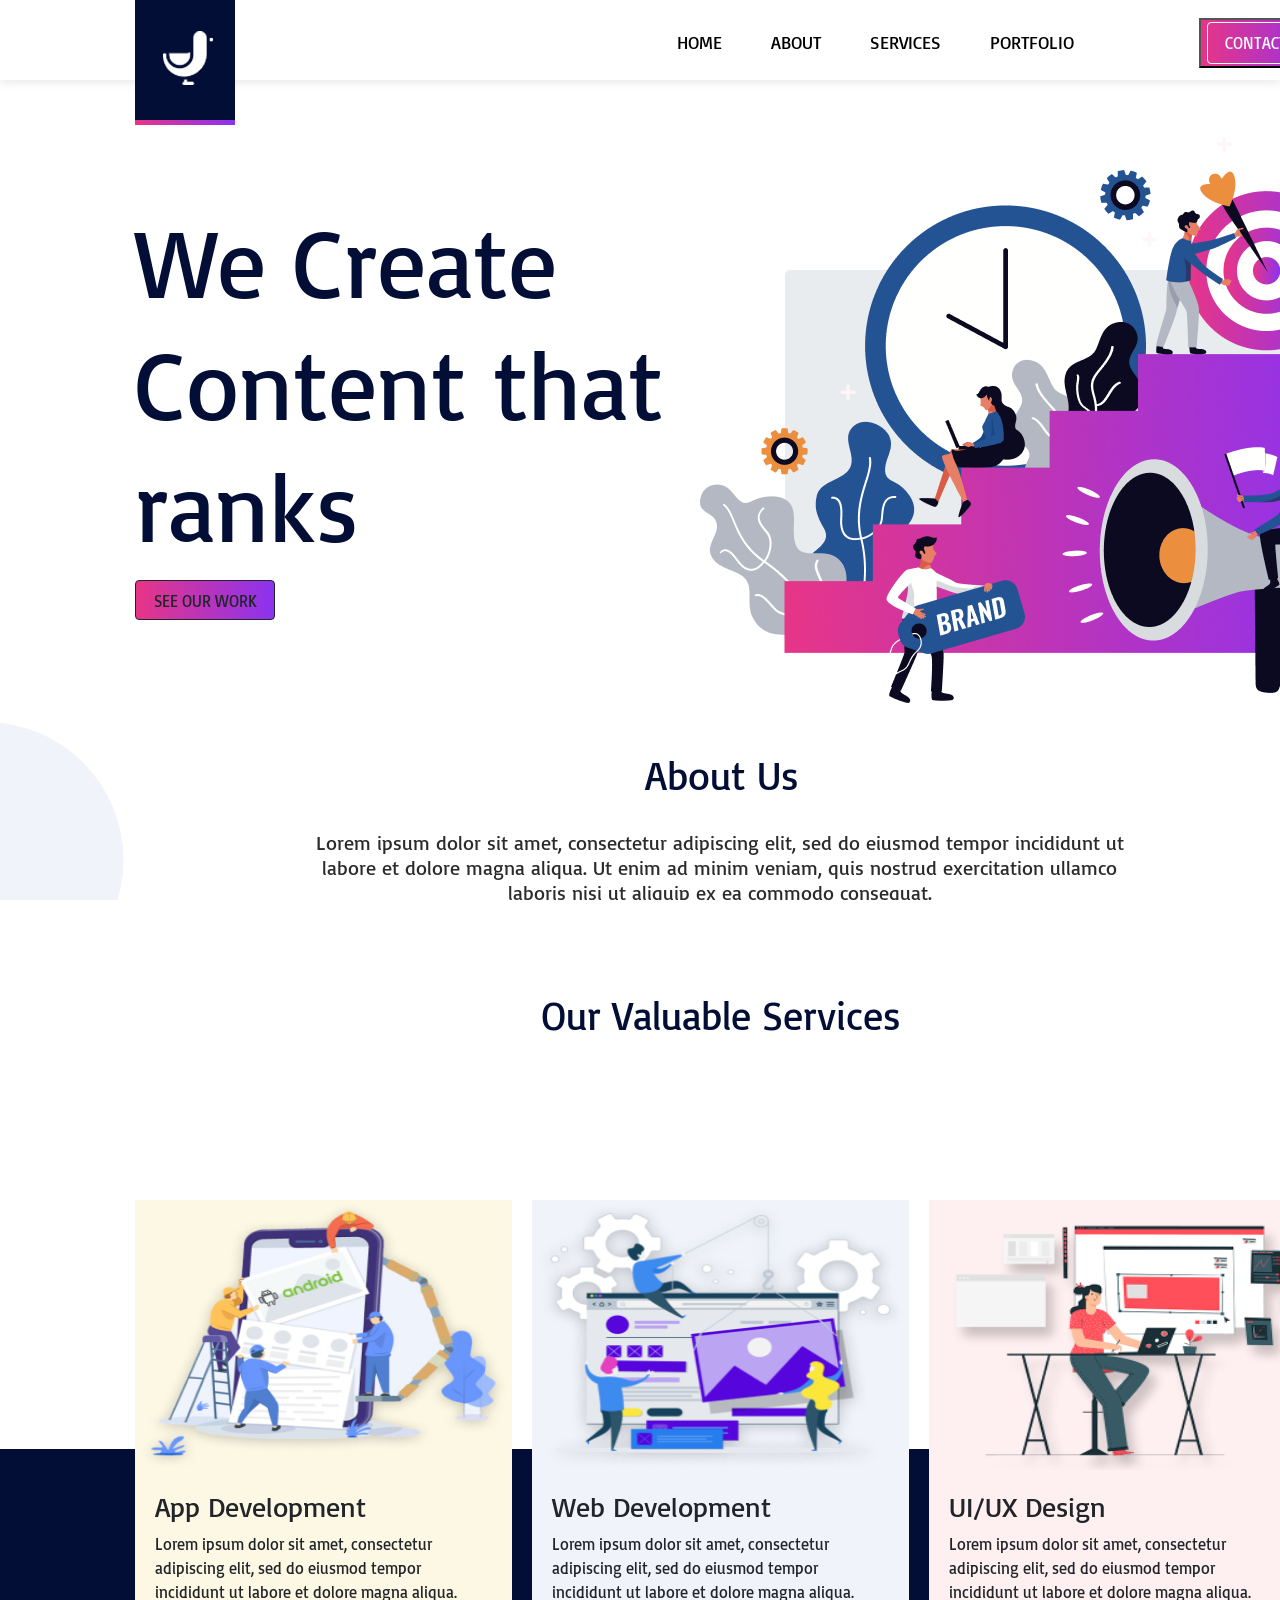
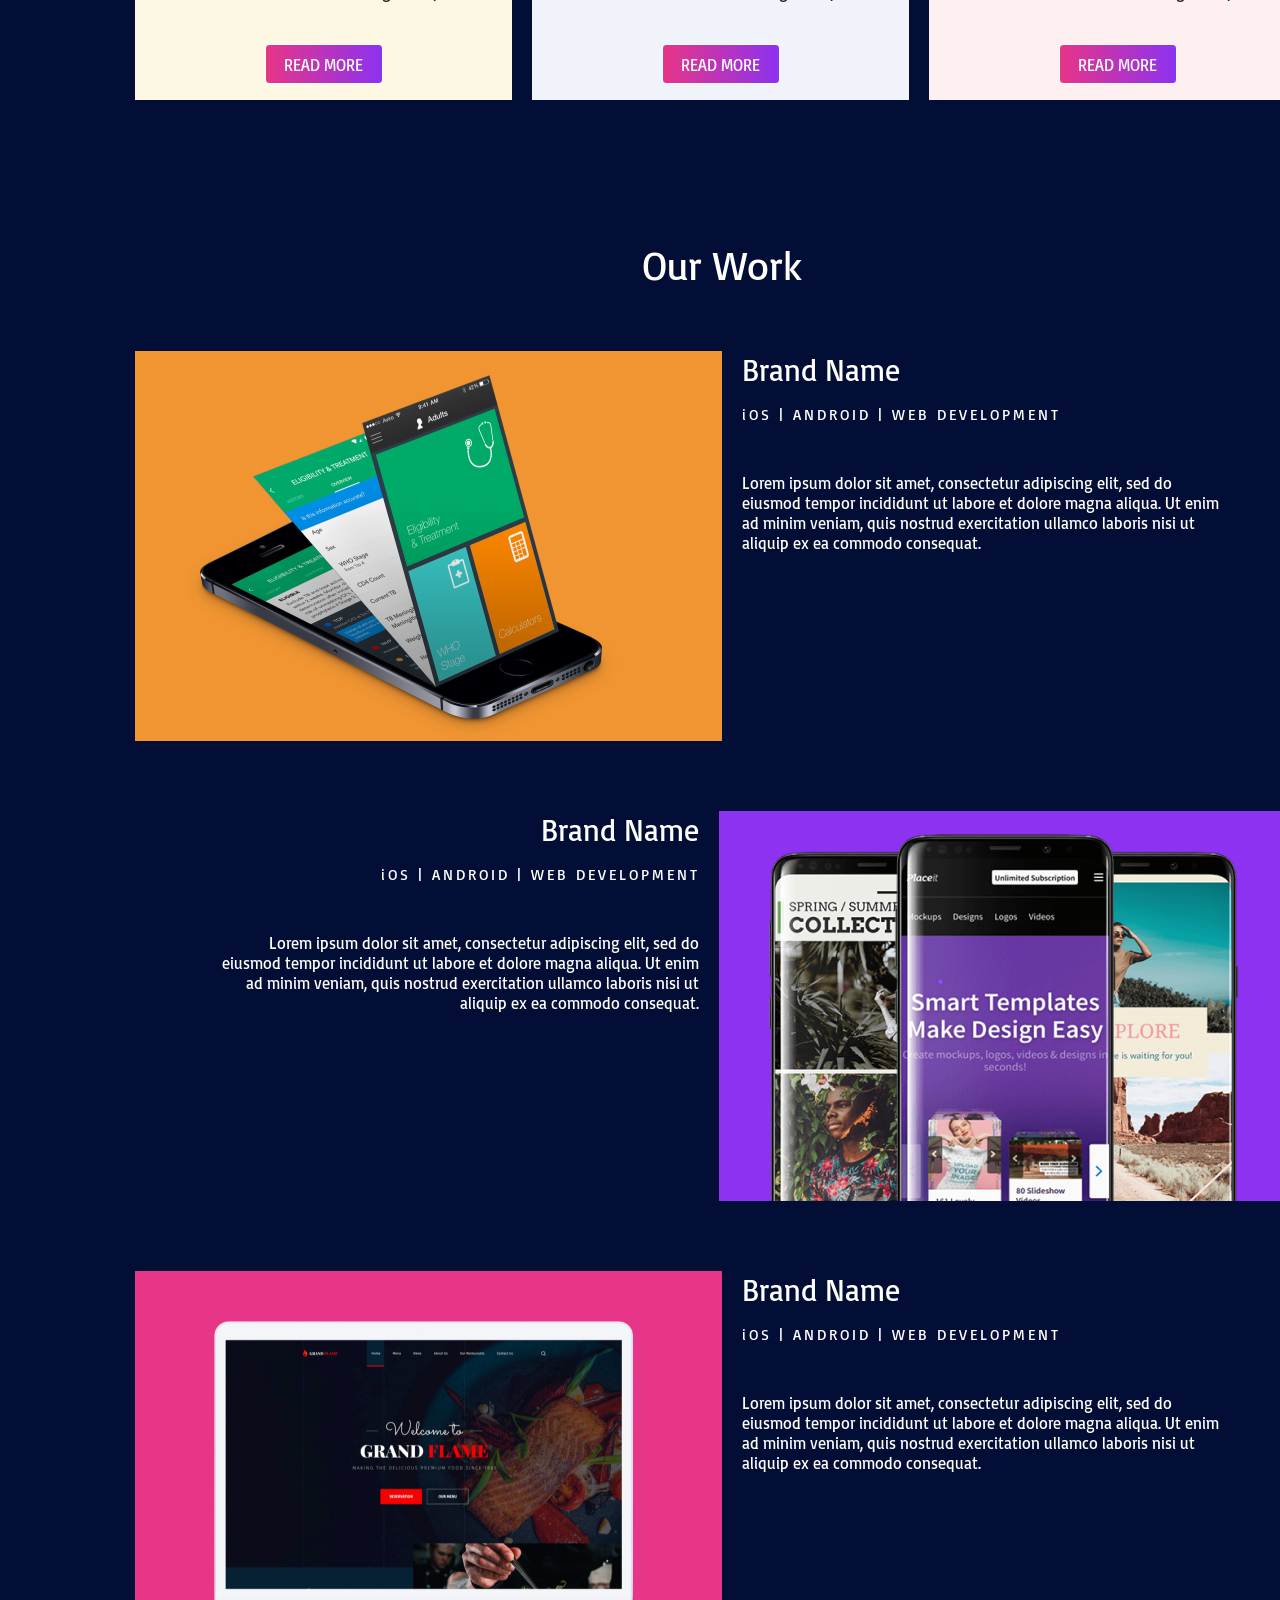
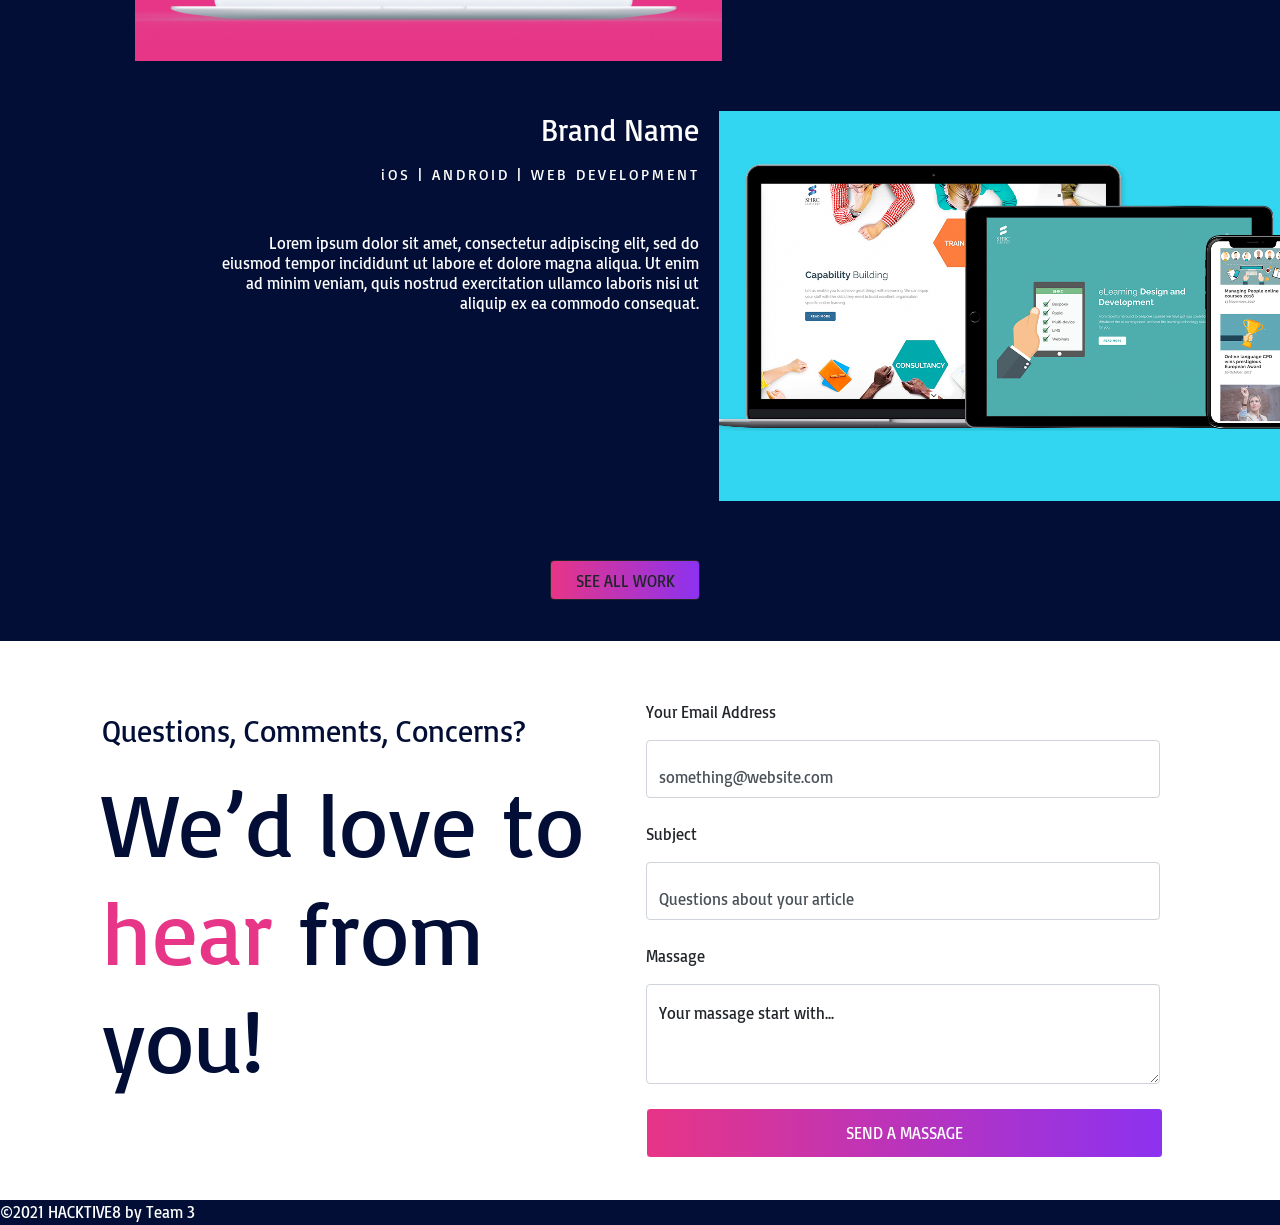
==== commit 90c294d1: "update landing pages" ====
--- a/index.html
+++ b/index.html
@@ -25,7 +25,7 @@
         <div class="box11">
         </div>
 
-        <a class="navbar-brand" href="#home">
+        <a class="navbar-brand" href="index.html">
         <img class="nav-icon svelte-1wmqyvr" src="SECTION/duck1.png"
          alt="duck.png" ></a>
     </div>
@@ -35,7 +35,7 @@
 
             <ul class="nav">
                 <li class="nav-item">
-                    <a style="text-decoration: none;" href="#home">HOME</a>
+                    <a style="text-decoration: none;" href="index.html">HOME</a>
                 </li>
                 <li class="nav-item">
                     <a class="nav-link active" style="text-decoration: none;" href="#about">ABOUT</a>
@@ -47,7 +47,9 @@
                     <a class="nav-link active"  style="text-decoration: none;" href="#ourwork">PORTFOLIO</a>
                 </li>
                 <li class="nav-item">
-                    <button class="btn nav-link active" id="cursor"  style="text-decoration: none;" href="#contact">CONTACT US</button>
+                   <button >
+                    <a class="btn nav-link active" id="cursor" style="text-decoration: none;" href="#contact">CONTACT US</a>
+                   </button>
                 </li>
                 </ul>
     </div>
@@ -244,11 +246,11 @@
 
 
 <section class="contactus" >
-    <div class="row" id="contact">
+    <div class="row" >
         <div class="col-6">
             <div class="teks">
                 <p>Questions, Comments, Concerns?</p>
-                <h1>We’d love to <span style="color: #E73587;">hear</span>  from you!
+                <h1 id="contact">We’d love to <span style="color: #E73587;">hear</span>  from you!
 
                 </h1>
             </div>
@@ -278,8 +280,7 @@
             
           </form>
           
-            <button class="btn nav-link active" id="cursor
-            "  style="text-decoration: none;">SEND A MASSAGE</button>
+            <button class="btn nav-link active" id="cursor"  style="text-decoration: none;">SEND A MASSAGE</button>
           
           
             <!-- <button id="cursor"> SEND A MASSAGE </button> -->
--- a/style.css
+++ b/style.css
@@ -76,7 +76,7 @@
 /* button contact pada header */
 .header-right > .nav >.nav-item>button{
 position: absolute;
-width: 130px;
+width: 135px;
 height: 50px;
 left: 1199px;
 top: 18px;
@@ -105,7 +105,7 @@
 width: 571.81px;
 height: 298.78px;
 left: 784.55px;
-top: 335.14px;
+top: 270.14px;
 }
 
 
@@ -125,7 +125,7 @@
 width: 531px;
 height: 366px;
 left: 135px;
-top: 252px;
+top: 200px;
 
 font-family: Basic;
 font-style: normal;
@@ -152,7 +152,7 @@
 width: 140px;
 height: 40px;
 left: 135px;
-top: 600px;
+top: 580px;
 color:#FFFFFF;
 
 background: linear-gradient(270deg, #8C32F0 0%, #E73587 100%);
@@ -174,7 +174,7 @@
     width: 155px;
     height: 50px;
     left: 644px;
-    top: 785px;
+    top: 750px;
     
     font-family: Basic;
     font-style: normal;
@@ -193,7 +193,7 @@
     width: 823px;
     height: 75px;
     left: 308px;
-    top: 860px;
+    top: 830px;
     
     font-family: Basic;
     font-style: normal;
@@ -214,7 +214,7 @@
 width: 365px;
 height: 50px;
 left: 538px;
-top: 960px;
+top: 990px;
 
 
 font-family: Basic;
@@ -258,7 +258,7 @@
     width: 377px;
     height: 500px;
     left: 135px;
-    top: 1157px;
+    top: 1200px;
 
     background: #FDF8E3;
     }
@@ -655,7 +655,7 @@
     width: 100%;
     height: 100px;
     left: 0px;
-    top: 1000px;
+    top: 900px;
 
     background: #FFFFFF;
     }
@@ -693,7 +693,7 @@
     width: 1440px;
     height: 25px;
     left: 0px;
-    top: 4531px;
+    top: 4400px;
     
     background: #020E35;
     color: white;
